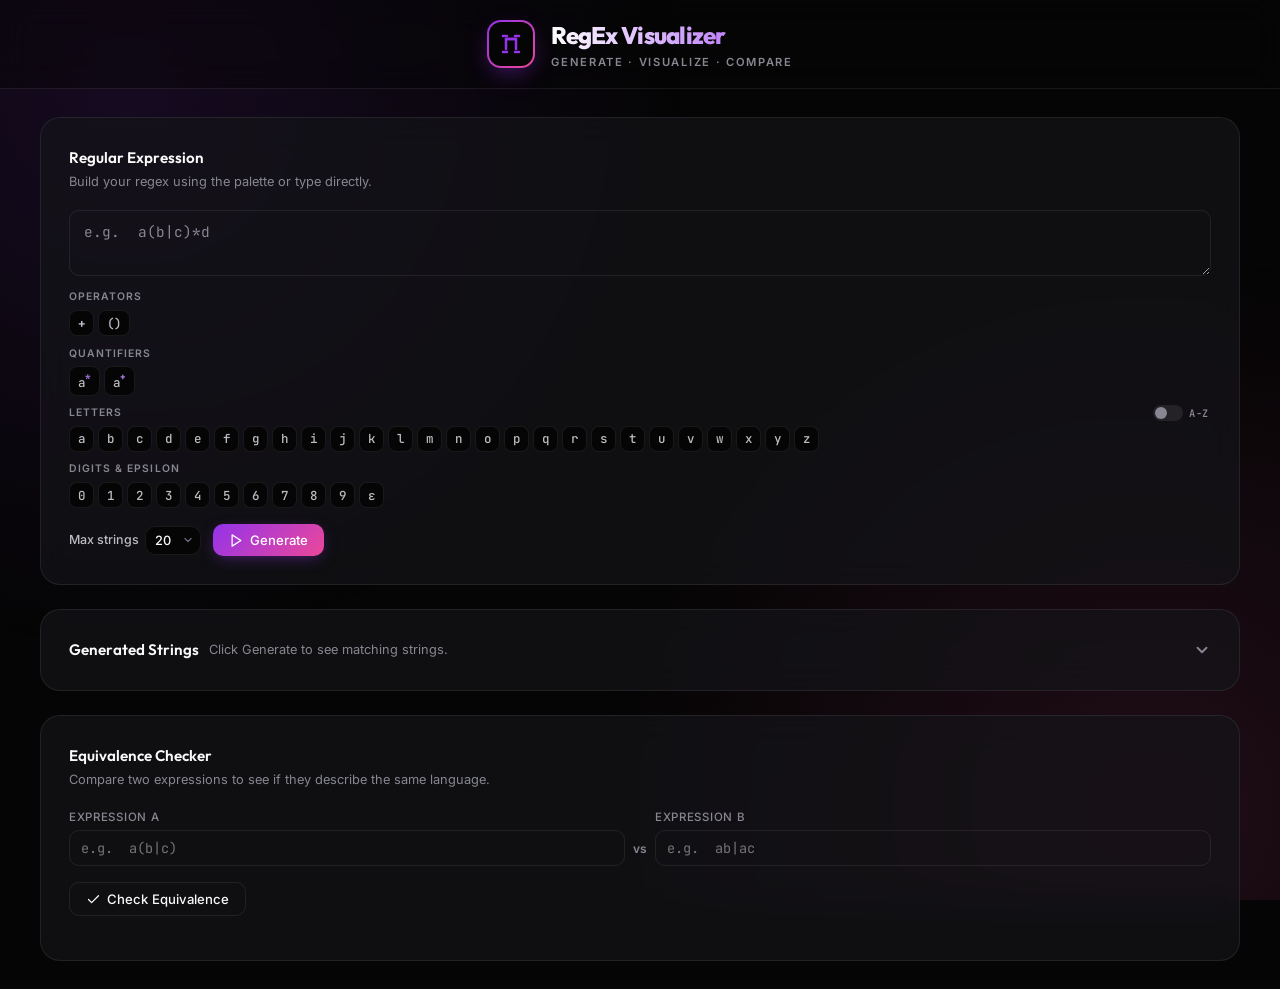
==== index.html @ 93b3a8d9 "first commit" ====
<!DOCTYPE html>
<html lang="en">
<head>
  <meta charset="UTF-8" />
  <meta name="viewport" content="width=device-width, initial-scale=1.0" />
  <title>RegEx Visualizer — Generate · Visualize · Compare</title>
  <meta name="description" content="An interactive tool to write regular expressions with a symbol palette, generate matching strings, and verify RE equivalence." />
  <link rel="preconnect" href="https://fonts.googleapis.com" />
  <link rel="preconnect" href="https://fonts.gstatic.com" crossorigin />
  <link href="https://fonts.googleapis.com/css2?family=Outfit:wght@400;500;600;700;800&family=Inter:wght@400;500;600;700&family=JetBrains+Mono:wght@400;500;600&display=swap" rel="stylesheet" />
  <link rel="stylesheet" href="styles.css?v=70" />
</head>
<body>
  <div class="bg-glow"></div>

  <!-- ───── Sticky Header ───── -->
  <header class="header">
    <div class="header__inner">
      <div class="header__brand">
        <div class="header__icon-wrap">
          <div class="header__icon-inner">
            <svg class="header__icon" viewBox="0 0 24 24" fill="none" stroke="currentColor" stroke-width="2.5" stroke-linecap="round" stroke-linejoin="round"><path d="M7 7h10v10"/><path d="M17 7H7v10"/><path d="M4 4h4"/><path d="M16 4h4"/><path d="M4 20h4"/><path d="M16 20h4"/></svg>
          </div>
        </div>
        <div>
          <h1 class="header__title">RegEx Visualizer</h1>
          <p class="header__sub">Generate · Visualize · Compare</p>
        </div>
      </div>
    </div>
  </header>

  <!-- ───── Main Single-Column Layout ───── -->
  <main class="main">
    <div class="grid">

        <!-- Regex Editor Card -->
        <div class="card" id="editor-card">
          <div class="card__head">
            <h2 class="card__title">Regular Expression</h2>
            <p class="card__desc">Build your regex using the palette or type directly.</p>
          </div>

          <div class="input-group">
            <label for="re-input" class="sr-only">Regular Expression</label>
            <textarea id="re-input" class="re-textarea" rows="2" spellcheck="false" placeholder="e.g.  a(b|c)*d"></textarea>
          </div>

          <!-- Palette -->
          <div class="palette" id="palette"></div>

          <!-- Controls -->
          <div class="controls-row">
            <div class="count-picker">
              <label for="string-count" class="count-label">Max strings</label>
              <select id="string-count" class="count-select">
                <option value="10">10</option>
                <option value="20" selected>20</option>
                <option value="30">30</option>
                <option value="50">50</option>
                <option value="80">80</option>
                <option value="100">100</option>
              </select>
            </div>
            <button id="btn-generate" class="btn btn--primary">
              <svg class="btn-icon" viewBox="0 0 24 24" fill="none" stroke="currentColor" stroke-width="2" stroke-linecap="round" stroke-linejoin="round"><polygon points="5 3 19 12 5 21 5 3"/></svg>
              Generate
            </button>
          </div>
        </div>

        <!-- Generated Strings (Collapsible) -->
        <details class="card collapsible-card" id="results-card">
          <summary class="collapsible-header">
            <h2 class="card__title">Generated Strings</h2>
            <span class="collapsible-meta" id="results-meta">Click Generate to see matching strings.</span>
            <svg class="collapsible-chevron" viewBox="0 0 24 24" fill="none" stroke="currentColor" stroke-width="2.5" stroke-linecap="round" stroke-linejoin="round"><polyline points="6 9 12 15 18 9"/></svg>
          </summary>
          <div class="collapsible-body">
            <div class="results-area" id="results-grid">
              <div class="empty-state">
                <svg class="empty-icon" viewBox="0 0 24 24" fill="none" stroke="currentColor" stroke-width="1.5" stroke-linecap="round" stroke-linejoin="round"><rect x="3" y="3" width="18" height="18" rx="2"/><line x1="9" y1="9" x2="15" y2="9"/><line x1="9" y1="13" x2="13" y2="13"/><line x1="9" y1="17" x2="11" y2="17"/></svg>
                <p class="empty-text">No strings generated yet</p>
                <p class="empty-sub">Enter a regular expression and press Generate</p>
              </div>
            </div>
          </div>
        </details>

        <!-- Equivalence Checker Card -->
        <div class="card" id="equiv-card">
          <div class="card__head">
            <h2 class="card__title">Equivalence Checker</h2>
            <p class="card__desc">Compare two expressions to see if they describe the same language.</p>
          </div>

          <div class="equiv-inputs">
            <div class="equiv-field">
              <label for="equiv-re1" class="field-label">Expression A</label>
              <div class="equiv-input-wrap">
                <input type="text" id="equiv-re1" class="field-input" placeholder="e.g.  a(b|c)" spellcheck="false" />
              </div>
            </div>
            <span class="equiv-vs">vs</span>
            <div class="equiv-field">
              <label for="equiv-re2" class="field-label">Expression B</label>
              <div class="equiv-input-wrap">
                <input type="text" id="equiv-re2" class="field-input" placeholder="e.g.  ab|ac" spellcheck="false" />
              </div>
            </div>
          </div>

          <button id="btn-equiv" class="btn btn--outline">
            <svg class="btn-icon" viewBox="0 0 24 24" fill="none" stroke="currentColor" stroke-width="2" stroke-linecap="round" stroke-linejoin="round"><polyline points="20 6 9 17 4 12"/></svg>
            Check Equivalence
          </button>

          <div class="equiv-result" id="equiv-result"></div>
        </div>

    </div>
  </main>

  <!-- ───── Scripts ───── -->
  <script src="js/palette.js?v=70"></script>
  <script src="js/generator.js?v=70"></script>
  <script src="js/equivalence.js?v=70"></script>
  <script src="js/dfa-diagram.js?v=70"></script>
  <script src="js/app.js?v=70"></script>
</body>
</html>
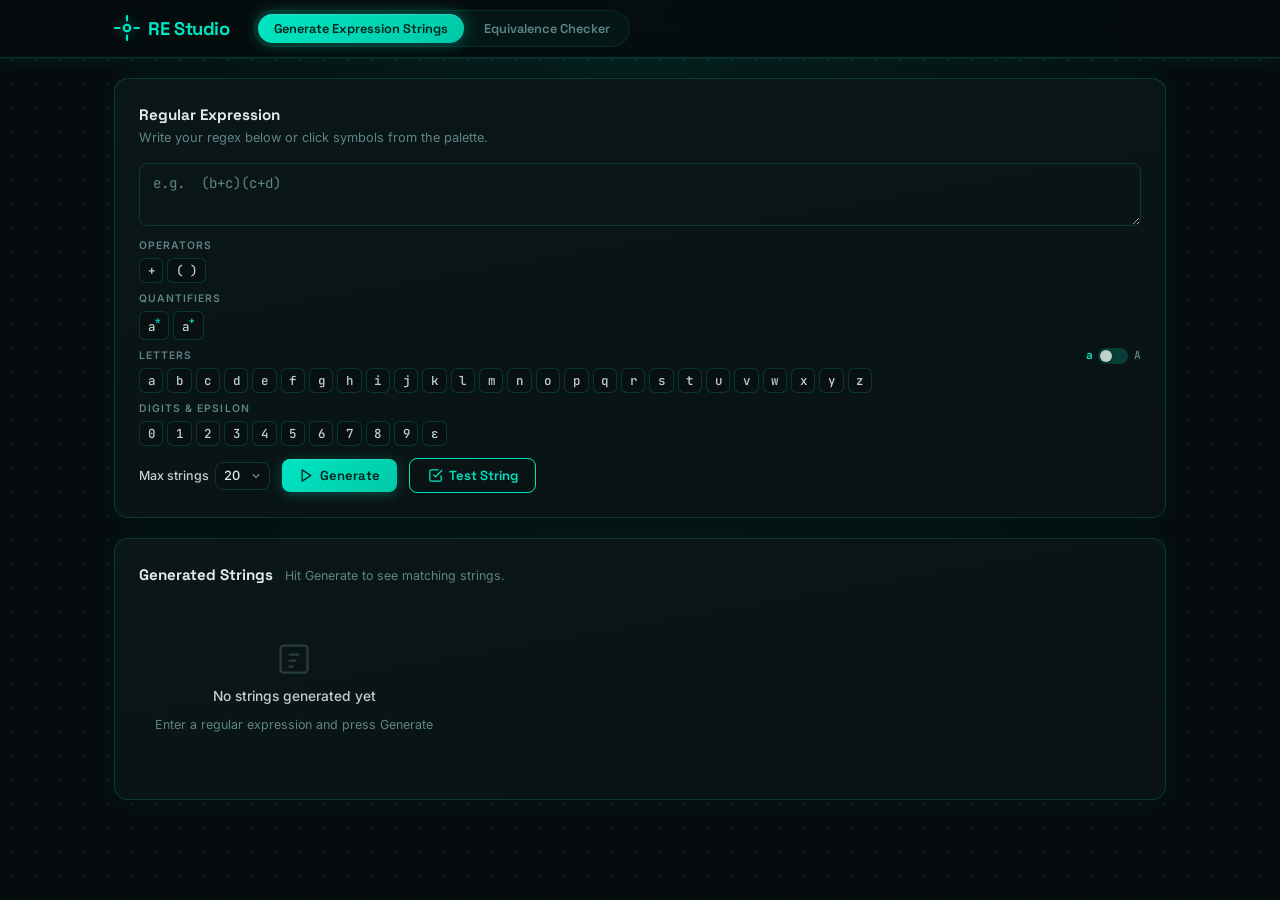
==== commit f5e715a4: "Update Test String button functionality and other enhancements" ====
--- a/index.html
+++ b/index.html
@@ -1,131 +1,194 @@
 <!DOCTYPE html>
 <html lang="en">
+
 <head>
   <meta charset="UTF-8" />
   <meta name="viewport" content="width=device-width, initial-scale=1.0" />
-  <title>RegEx Visualizer — Generate · Visualize · Compare</title>
-  <meta name="description" content="An interactive tool to write regular expressions with a symbol palette, generate matching strings, and verify RE equivalence." />
+  <title>RE Studio — Regular Expression Analysis Tool</title>
+  <meta name="description"
+    content="Build regular expressions, generate accepted strings, and verify equivalence between two REs using DFA minimization." />
   <link rel="preconnect" href="https://fonts.googleapis.com" />
   <link rel="preconnect" href="https://fonts.gstatic.com" crossorigin />
-  <link href="https://fonts.googleapis.com/css2?family=Outfit:wght@400;500;600;700;800&family=Inter:wght@400;500;600;700&family=JetBrains+Mono:wght@400;500;600&display=swap" rel="stylesheet" />
-  <link rel="stylesheet" href="styles.css?v=70" />
+  <link
+    href="https://fonts.googleapis.com/css2?family=IBM+Plex+Sans:wght@400;500;600;700&family=IBM+Plex+Mono:wght@400;500;600&display=swap"
+    rel="stylesheet" />
+  <link rel="stylesheet" href="styles.css?v=402" />
 </head>
+
 <body>
-  <div class="bg-glow"></div>
 
-  <!-- ───── Sticky Header ───── -->
-  <header class="header">
-    <div class="header__inner">
-      <div class="header__brand">
-        <div class="header__icon-wrap">
-          <div class="header__icon-inner">
-            <svg class="header__icon" viewBox="0 0 24 24" fill="none" stroke="currentColor" stroke-width="2.5" stroke-linecap="round" stroke-linejoin="round"><path d="M7 7h10v10"/><path d="M17 7H7v10"/><path d="M4 4h4"/><path d="M16 4h4"/><path d="M4 20h4"/><path d="M16 20h4"/></svg>
-          </div>
-        </div>
-        <div>
-          <h1 class="header__title">RegEx Visualizer</h1>
-          <p class="header__sub">Generate · Visualize · Compare</p>
-        </div>
+  <!-- ── Top Bar ── -->
+  <header class="topbar">
+    <div class="topbar__inner">
+      <div class="topbar__brand">
+        <svg class="topbar__logo" viewBox="0 0 24 24" fill="none" stroke="currentColor" stroke-width="2"
+          stroke-linecap="round" stroke-linejoin="round">
+          <circle cx="12" cy="12" r="3" />
+          <path d="M12 1v4" />
+          <path d="M12 19v4" />
+          <path d="M1 12h4" />
+          <path d="M19 12h4" />
+        </svg>
+        <span class="topbar__title">RE Studio</span>
       </div>
+      <!-- Tab Navigation -->
+      <nav class="tab-nav" id="tab-nav">
+        <button class="tab-nav__btn tab-nav__btn--active" data-tab="generator">Generate Expression Strings</button>
+        <button class="tab-nav__btn" data-tab="equivalence">Equivalence Checker</button>
+      </nav>
     </div>
   </header>
 
-  <!-- ───── Main Single-Column Layout ───── -->
-  <main class="main">
-    <div class="grid">
+  <main class="content">
 
-        <!-- Regex Editor Card -->
-        <div class="card" id="editor-card">
-          <div class="card__head">
-            <h2 class="card__title">Regular Expression</h2>
-            <p class="card__desc">Build your regex using the palette or type directly.</p>
+    <!-- ═══════ PAGE 1: Generate Strings ═══════ -->
+    <section class="page page--active" id="page-generator">
+
+      <!-- Expression Editor -->
+      <div class="box" id="editor-card">
+        <h2 class="box__title">Regular Expression</h2>
+        <p class="box__sub">Write your regex below or click symbols from the palette.</p>
+
+        <div class="input-group">
+          <label for="re-input" class="sr-only">Regular Expression</label>
+          <textarea id="re-input" class="re-textarea" rows="2" spellcheck="false" placeholder="e.g.  (b+c)(c+d)"
+            autocomplete="off"></textarea>
+        </div>
+
+        <!-- Palette -->
+        <div class="palette" id="palette"></div>
+
+        <!-- Controls -->
+        <div class="controls-row">
+          <div class="count-picker">
+            <label for="string-count" class="count-label">Max strings</label>
+            <select id="string-count" class="count-select">
+              <option value="10">10</option>
+              <option value="20" selected>20</option>
+              <option value="30">30</option>
+              <option value="50">50</option>
+              <option value="80">80</option>
+              <option value="100">100</option>
+            </select>
           </div>
+          <button id="btn-generate" class="btn btn--primary">
+            <svg class="btn-icon" viewBox="0 0 24 24" fill="none" stroke="currentColor" stroke-width="2"
+              stroke-linecap="round" stroke-linejoin="round">
+              <polygon points="5 3 19 12 5 21 5 3" />
+            </svg>
+            Generate
+          </button>
+          <button id="btn-test-string" class="btn btn--outline">
+            <svg class="btn-icon" viewBox="0 0 24 24" fill="none" stroke="currentColor" stroke-width="2"
+              stroke-linecap="round" stroke-linejoin="round">
+              <path d="M9 11l3 3L22 4" />
+              <path d="M21 12v7a2 2 0 01-2 2H5a2 2 0 01-2-2V5a2 2 0 012-2h11" />
+            </svg>
+            Test String
+          </button>
+        </div>
 
-          <div class="input-group">
-            <label for="re-input" class="sr-only">Regular Expression</label>
-            <textarea id="re-input" class="re-textarea" rows="2" spellcheck="false" placeholder="e.g.  a(b|c)*d"></textarea>
+        <!-- Inline Membership Test Panel (hidden until 'Test String' clicked) -->
+        <div class="membership-panel" id="membership-panel" style="display:none;">
+          <div class="membership-panel__header">
+            <span class="membership-panel__title">String Membership Test</span>
+            <button type="button" class="membership-panel__close" id="membership-close" title="Close">&times;</button>
           </div>
+          <div class="membership-row">
+            <div class="membership-input-wrap">
+              <label for="membership-input" class="sr-only">Test String</label>
+              <input type="text" id="membership-input" class="membership-input" placeholder="Type any string or ε for empty…"
+                spellcheck="false" autocomplete="off" />
+            </div>
+            <button type="button" id="btn-insert-epsilon" class="palette__btn" data-tip="Insert ε (empty string)" style="font-size:.88rem;padding:.35rem .55rem;">ε</button>
+            <button id="btn-check-membership" class="btn btn--primary btn--sm">
+              <svg class="btn-icon" viewBox="0 0 24 24" fill="none" stroke="currentColor" stroke-width="2"
+                stroke-linecap="round" stroke-linejoin="round">
+                <polyline points="20 6 9 17 4 12" />
+              </svg>
+              Check
+            </button>
+          </div>
+          <div id="membership-result"></div>
+        </div>
+      </div>
 
-          <!-- Palette -->
-          <div class="palette" id="palette"></div>
+      <!-- Generated Strings -->
+      <div class="box" id="results-card">
+        <div class="box__header-row">
+          <h2 class="box__title">Generated Strings</h2>
+          <span class="box__meta" id="results-meta">Hit Generate to see matching strings.</span>
+        </div>
+        <div class="results-area" id="results-grid">
+          <div class="empty-state">
+            <svg class="empty-icon" viewBox="0 0 24 24" fill="none" stroke="currentColor" stroke-width="1.5"
+              stroke-linecap="round" stroke-linejoin="round">
+              <rect x="3" y="3" width="18" height="18" rx="2" />
+              <line x1="9" y1="9" x2="15" y2="9" />
+              <line x1="9" y1="13" x2="13" y2="13" />
+              <line x1="9" y1="17" x2="11" y2="17" />
+            </svg>
+            <p class="empty-text">No strings generated yet</p>
+            <p class="empty-sub">Enter a regular expression and press Generate</p>
+          </div>
+        </div>
+      </div>
 
-          <!-- Controls -->
-          <div class="controls-row">
-            <div class="count-picker">
-              <label for="string-count" class="count-label">Max strings</label>
-              <select id="string-count" class="count-select">
-                <option value="10">10</option>
-                <option value="20" selected>20</option>
-                <option value="30">30</option>
-                <option value="50">50</option>
-                <option value="80">80</option>
-                <option value="100">100</option>
-              </select>
+
+
+    </section>
+
+    <!-- ═══════ PAGE 2: Equivalence Checker ═══════ -->
+    <section class="page" id="page-equivalence">
+
+      <!-- Enter Expressions -->
+      <div class="box" id="equiv-card">
+        <h2 class="box__title">Equivalence Checker</h2>
+        <p class="box__sub">Enter two regular expressions below. We'll build minimized DFAs and compare them.</p>
+
+        <div class="equiv-inputs">
+          <div class="equiv-field">
+            <label for="equiv-re1" class="field-label">Expression 1</label>
+            <div class="equiv-input-wrap">
+              <input type="text" id="equiv-re1" class="field-input" placeholder="e.g.  a(b+c)" spellcheck="false"
+                autocomplete="off" value="" />
             </div>
-            <button id="btn-generate" class="btn btn--primary">
-              <svg class="btn-icon" viewBox="0 0 24 24" fill="none" stroke="currentColor" stroke-width="2" stroke-linecap="round" stroke-linejoin="round"><polygon points="5 3 19 12 5 21 5 3"/></svg>
-              Generate
-            </button>
+          </div>
+          <span class="equiv-vs">vs</span>
+          <div class="equiv-field">
+            <label for="equiv-re2" class="field-label">Expression 2</label>
+            <div class="equiv-input-wrap">
+              <input type="text" id="equiv-re2" class="field-input" placeholder="e.g.  ab+ac" spellcheck="false"
+                autocomplete="off" value="" />
+            </div>
           </div>
         </div>
 
-        <!-- Generated Strings (Collapsible) -->
-        <details class="card collapsible-card" id="results-card">
-          <summary class="collapsible-header">
-            <h2 class="card__title">Generated Strings</h2>
-            <span class="collapsible-meta" id="results-meta">Click Generate to see matching strings.</span>
-            <svg class="collapsible-chevron" viewBox="0 0 24 24" fill="none" stroke="currentColor" stroke-width="2.5" stroke-linecap="round" stroke-linejoin="round"><polyline points="6 9 12 15 18 9"/></svg>
-          </summary>
-          <div class="collapsible-body">
-            <div class="results-area" id="results-grid">
-              <div class="empty-state">
-                <svg class="empty-icon" viewBox="0 0 24 24" fill="none" stroke="currentColor" stroke-width="1.5" stroke-linecap="round" stroke-linejoin="round"><rect x="3" y="3" width="18" height="18" rx="2"/><line x1="9" y1="9" x2="15" y2="9"/><line x1="9" y1="13" x2="13" y2="13"/><line x1="9" y1="17" x2="11" y2="17"/></svg>
-                <p class="empty-text">No strings generated yet</p>
-                <p class="empty-sub">Enter a regular expression and press Generate</p>
-              </div>
-            </div>
-          </div>
-        </details>
+        <!-- Palette (same as Generator) -->
+        <div class="palette" id="equiv-palette"></div>
 
-        <!-- Equivalence Checker Card -->
-        <div class="card" id="equiv-card">
-          <div class="card__head">
-            <h2 class="card__title">Equivalence Checker</h2>
-            <p class="card__desc">Compare two expressions to see if they describe the same language.</p>
-          </div>
+        <button id="btn-equiv" class="btn btn--primary" style="margin-top:.75rem">
+          <svg class="btn-icon" viewBox="0 0 24 24" fill="none" stroke="currentColor" stroke-width="2"
+            stroke-linecap="round" stroke-linejoin="round">
+            <polyline points="20 6 9 17 4 12" />
+          </svg>
+          Check Equivalence
+        </button>
+      </div>
 
-          <div class="equiv-inputs">
-            <div class="equiv-field">
-              <label for="equiv-re1" class="field-label">Expression A</label>
-              <div class="equiv-input-wrap">
-                <input type="text" id="equiv-re1" class="field-input" placeholder="e.g.  a(b|c)" spellcheck="false" />
-              </div>
-            </div>
-            <span class="equiv-vs">vs</span>
-            <div class="equiv-field">
-              <label for="equiv-re2" class="field-label">Expression B</label>
-              <div class="equiv-input-wrap">
-                <input type="text" id="equiv-re2" class="field-input" placeholder="e.g.  ab|ac" spellcheck="false" />
-              </div>
-            </div>
-          </div>
+      <!-- Result area: DFAs, tables, divergence all rendered here -->
+      <div id="equiv-result"></div>
 
-          <button id="btn-equiv" class="btn btn--outline">
-            <svg class="btn-icon" viewBox="0 0 24 24" fill="none" stroke="currentColor" stroke-width="2" stroke-linecap="round" stroke-linejoin="round"><polyline points="20 6 9 17 4 12"/></svg>
-            Check Equivalence
-          </button>
+    </section>
 
-          <div class="equiv-result" id="equiv-result"></div>
-        </div>
-
-    </div>
   </main>
 
-  <!-- ───── Scripts ───── -->
-  <script src="js/palette.js?v=70"></script>
-  <script src="js/generator.js?v=70"></script>
-  <script src="js/equivalence.js?v=70"></script>
-  <script src="js/dfa-diagram.js?v=70"></script>
-  <script src="js/app.js?v=70"></script>
+  <!-- Scripts -->
+  <script src="js/palette.js?v=402"></script>
+  <script src="js/generator.js?v=402"></script>
+  <script src="js/equivalence.js?v=402"></script>
+  <script src="js/dfa-diagram.js?v=402"></script>
+  <script src="js/app.js?v=402"></script>
 </body>
-</html>
+
+</html>
--- a/styles.css
+++ b/styles.css
@@ -0,0 +1,1040 @@
+/* ═══════════════════════════════════════════════════
+   RE Studio — Dark Cyber Theme (Stitch-inspired)
+   Space Grotesk / Inter / JetBrains Mono
+   ═══════════════════════════════════════════════════ */
+
+@import url('https://fonts.googleapis.com/css2?family=Space+Grotesk:wght@400;500;600;700&family=Inter:wght@300;400;500;600;700&family=JetBrains+Mono:wght@400;500;600&display=swap');
+
+:root {
+  --bg:            #060c0e;
+  --bg-card:       #0b1618;
+  --bg-inset:      #081012;
+  --bg-hover:      rgba(0, 229, 195, 0.08);
+
+  --border:        rgba(0, 229, 195, 0.18);
+  --border-focus:  #00e5c3;
+
+  --text:          #e2eaec;
+  --text-mid:      #c0d0cc;
+  --text-muted:    #5e8585;
+
+  --primary:       #00e5c3;
+  --primary-hover: #2dffd8;
+  --primary-fg:    #00201a;
+  --primary-light: rgba(0, 229, 195, 0.14);
+
+  --accent-green:  #00ff88;
+  --accent-green-dim: rgba(0, 255, 136, 0.12);
+
+  --success:       #00ff88;
+  --success-bg:    rgba(0, 255, 136, 0.1);
+  --success-border:rgba(0, 255, 136, 0.35);
+
+  --danger:        #ff5c5c;
+  --danger-bg:     rgba(255, 92, 92, 0.1);
+  --danger-border: rgba(255, 92, 92, 0.3);
+
+  --radius:        8px;
+  --radius-lg:     14px;
+
+  --shadow-sm:     0 1px 4px rgba(0,0,0,.4);
+  --shadow:        0 4px 16px rgba(0,0,0,.5);
+  --shadow-lg:     0 8px 32px rgba(0,0,0,.6);
+  --glow:          0 0 24px rgba(0,229,195,.08);
+  --glow-active:   0 0 40px rgba(0,229,195,.18);
+
+  --ease:          cubic-bezier(.22,1,.36,1);
+}
+
+/* ── Reset ────────────────────────────────── */
+*, *::before, *::after { box-sizing: border-box; margin: 0; padding: 0; }
+html { font-size: 16px; scroll-behavior: smooth; -webkit-font-smoothing: antialiased; }
+
+body {
+  font-family: 'Inter', -apple-system, system-ui, sans-serif;
+  background: var(--bg);
+  background-image:
+    radial-gradient(rgba(0,229,195,.1) 1px, transparent 1px),
+    radial-gradient(ellipse at 50% 0%, rgba(0,229,195,.06) 0%, transparent 60%);
+  background-size: 24px 24px, 100% 100%;
+  color: var(--text);
+  min-height: 100vh;
+  line-height: 1.6;
+}
+
+.sr-only {
+  position: absolute; width: 1px; height: 1px;
+  padding: 0; margin: -1px; overflow: hidden;
+  clip: rect(0,0,0,0); border: 0;
+}
+
+/* ── Top Bar ──────────────────────────────── */
+.topbar {
+  position: sticky; top: 0; z-index: 30;
+  background: rgba(6,12,14,.92);
+  backdrop-filter: blur(20px) saturate(1.4);
+  -webkit-backdrop-filter: blur(20px) saturate(1.4);
+  border-bottom: 1px solid rgba(0,229,195,.2);
+  box-shadow: 0 1px 20px rgba(0,229,195,.1), 0 0 1px rgba(0,229,195,.3);
+}
+.topbar__inner {
+  max-width: 1100px;
+  margin: 0 auto;
+  padding: .6rem 1.5rem;
+  display: flex; align-items: center; gap: 1.5rem;
+}
+.topbar__brand {
+  display: flex; align-items: center; gap: .5rem; flex-shrink: 0;
+}
+.topbar__logo {
+  width: 26px; height: 26px; color: var(--primary);
+  filter: drop-shadow(0 0 4px rgba(0,229,195,.4));
+}
+.topbar__title {
+  font-family: 'Space Grotesk', sans-serif;
+  font-weight: 700; font-size: 1.15rem;
+  letter-spacing: -.02em; color: var(--primary);
+}
+
+/* ── Tab Navigation ───────────────────────── */
+.tab-nav {
+  display: flex; gap: .25rem;
+  background: rgba(0,229,195,.05);
+  border: 1px solid rgba(0,229,195,.1);
+  border-radius: 999px;
+  padding: 3px;
+}
+.tab-nav__btn {
+  font-family: 'Space Grotesk', sans-serif;
+  font-size: .8rem; font-weight: 600;
+  padding: .4rem 1rem;
+  border: none; border-radius: 999px;
+  background: transparent;
+  color: var(--text-muted);
+  cursor: pointer;
+  transition: all .25s var(--ease);
+  white-space: nowrap;
+}
+.tab-nav__btn:hover {
+  color: var(--primary);
+  background: rgba(0,229,195,.06);
+}
+.tab-nav__btn--active {
+  background: linear-gradient(135deg, #00e5c3, #00c9a7);
+  color: var(--primary-fg);
+  box-shadow: 0 0 16px rgba(0,229,195,.4), inset 0 1px 0 rgba(255,255,255,.15);
+}
+
+/* ── Content Area ─────────────────────────── */
+.content {
+  max-width: 1100px;
+  margin: 0 auto;
+  padding: 1.25rem 1.5rem 3rem;
+}
+.page {
+  display: none;
+  flex-direction: column;
+  gap: 1.25rem;
+}
+.page--active {
+  display: flex;
+}
+
+/* ── Box (Card) ───────────────────────────── */
+.box {
+  background: linear-gradient(170deg, var(--bg-card) 0%, #091314 100%);
+  border: 1px solid var(--border);
+  border-radius: var(--radius-lg);
+  padding: 1.5rem;
+  box-shadow: var(--shadow-sm), var(--glow);
+  transition: border-color .3s, box-shadow .3s;
+}
+.box:hover {
+  border-color: rgba(0,229,195,.35);
+  box-shadow: var(--shadow), var(--glow-active);
+}
+.box__title {
+  font-family: 'Space Grotesk', sans-serif;
+  font-size: .95rem; font-weight: 700;
+  color: var(--text);
+  margin-bottom: .1rem;
+}
+.box__sub {
+  font-size: .8rem; color: var(--text-muted);
+  margin-bottom: 1rem; line-height: 1.4;
+}
+.box__header-row {
+  display: flex; align-items: baseline; gap: .75rem;
+  margin-bottom: .75rem;
+}
+.box__meta {
+  font-size: .78rem; color: var(--text-muted);
+}
+.box__meta code {
+  color: var(--primary);
+  font-family: 'JetBrains Mono', monospace;
+}
+
+/* ── Textarea ─────────────────────────────── */
+.input-group { margin-bottom: .75rem; position: relative; }
+.re-textarea {
+  display: block; width: 100%;
+  font-family: 'JetBrains Mono', monospace;
+  font-size: .88rem;
+  padding: .6rem .8rem;
+  border-radius: var(--radius);
+  border: 1.5px solid var(--border);
+  background: transparent !important;
+  color: transparent !important;
+  caret-color: var(--primary);
+  resize: vertical; outline: none;
+  transition: border-color .25s, box-shadow .25s;
+  line-height: 1.5;
+  position: relative; z-index: 2;
+}
+.re-textarea::placeholder { color: var(--text-muted) !important; }
+.re-textarea:focus {
+  border-color: var(--primary);
+  box-shadow: 0 0 0 3px rgba(0,229,195,.15), 0 0 15px rgba(0,229,195,.08);
+}
+
+/* Superscript overlay */
+.re-overlay {
+  position: absolute;
+  top: 0; left: 0; right: 0; bottom: 0;
+  font-family: 'JetBrains Mono', monospace;
+  font-size: .88rem; padding: .6rem .8rem;
+  line-height: 1.5; color: var(--text);
+  background: var(--bg-inset);
+  border-radius: var(--radius);
+  border: 1.5px solid transparent;
+  pointer-events: none;
+  white-space: pre-wrap; word-wrap: break-word;
+  overflow: hidden; z-index: 1;
+}
+.re-sup {
+  display: inline-block;
+  transform: scale(0.65) translateY(-25%);
+  transform-origin: left center;
+  color: var(--primary); font-weight: 700;
+}
+.palette__btn .re-sup {
+  transform: scale(0.9) translateY(-15%);
+}
+.re-or { font-weight: 700; color: var(--primary); }
+
+/* Equiv input overlay */
+.equiv-input-wrap { position: relative; width: 100%; }
+.field-input {
+  color: transparent !important;
+  background: transparent !important;
+  caret-color: var(--primary);
+  position: relative; z-index: 2;
+}
+.field-overlay {
+  position: absolute;
+  top: 0; left: 0; right: 0; bottom: 0;
+  font-family: 'JetBrains Mono', monospace;
+  font-size: .82rem; padding: .5rem .7rem;
+  color: var(--text); background: var(--bg-inset);
+  border-radius: var(--radius);
+  border: 1.5px solid transparent;
+  pointer-events: none;
+  white-space: pre; overflow: hidden; z-index: 1;
+}
+
+/* ── Controls Row ─────────────────────────── */
+.controls-row {
+  display: flex; align-items: center; gap: .75rem; margin-top: .75rem;
+}
+.count-picker {
+  display: flex; align-items: center; gap: .35rem;
+}
+.count-label {
+  font-size: .78rem; color: var(--text-mid); font-weight: 500;
+}
+.count-select {
+  font-family: inherit;
+  font-size: .8rem; font-weight: 500;
+  padding: .35rem .5rem; padding-right: 1.5rem;
+  border-radius: var(--radius);
+  border: 1.5px solid var(--border);
+  background: var(--bg-inset); color: var(--text);
+  cursor: pointer; outline: none;
+  -webkit-appearance: none; appearance: none;
+  background-image: url("data:image/svg+xml,%3Csvg xmlns='http://www.w3.org/2000/svg' width='12' height='12' viewBox='0 0 24 24' fill='none' stroke='%236a8080' stroke-width='2.5' stroke-linecap='round' stroke-linejoin='round'%3E%3Cpolyline points='6 9 12 15 18 9'/%3E%3C/svg%3E");
+  background-repeat: no-repeat; background-position: right .4rem center;
+  transition: border-color .25s;
+}
+.count-select:focus { border-color: var(--primary); }
+.count-select option { background: var(--bg-card); color: var(--text); }
+
+/* ── Buttons ──────────────────────────────── */
+.btn {
+  display: inline-flex; align-items: center; gap: .35rem;
+  font-family: 'Space Grotesk', sans-serif; font-weight: 600; font-size: .82rem;
+  padding: .5rem 1.1rem;
+  border: none; border-radius: var(--radius);
+  cursor: pointer; transition: all .2s var(--ease);
+  white-space: nowrap;
+}
+.btn:active { transform: scale(.97); }
+.btn-icon { width: 15px; height: 15px; flex-shrink: 0; }
+
+.btn--primary {
+  background: linear-gradient(135deg, #00e5c3, #00c9a7);
+  color: var(--primary-fg);
+  box-shadow: 0 2px 12px rgba(0,229,195,.3), inset 0 1px 0 rgba(255,255,255,.1);
+}
+.btn--primary:hover {
+  background: linear-gradient(135deg, #2dffd8, #00e5c3);
+  transform: translateY(-1px);
+  box-shadow: 0 4px 24px rgba(0,229,195,.45), inset 0 1px 0 rgba(255,255,255,.15);
+}
+
+/* ── Palette ──────────────────────────────── */
+.palette { display: flex; flex-direction: column; gap: .5rem; }
+.palette__group { display: flex; flex-direction: column; gap: .2rem; }
+.palette__label {
+  font-size: .65rem; text-transform: uppercase;
+  letter-spacing: .1em; color: var(--text-muted); font-weight: 600;
+}
+.palette__items { display: flex; flex-wrap: wrap; gap: .25rem; }
+.palette__btn {
+  font-family: 'JetBrains Mono', monospace;
+  font-size: .78rem; font-weight: 500;
+  padding: .2rem .48rem;
+  border-radius: calc(var(--radius) - 2px);
+  border: 1.5px solid var(--border);
+  background: var(--bg-inset); color: var(--text-mid);
+  cursor: pointer; position: relative;
+  transition: all .2s var(--ease);
+}
+.palette__btn:hover {
+  border-color: var(--primary); color: var(--primary);
+  background: rgba(0,229,195,.08);
+  box-shadow: 0 0 8px rgba(0,229,195,.12);
+}
+.palette__btn:active { transform: scale(.95); }
+
+/* tooltip */
+.palette__btn[data-tip]::after {
+  content: attr(data-tip);
+  position: absolute; bottom: calc(100% + 5px); left: 50%;
+  transform: translateX(-50%) scale(.9);
+  padding: .2rem .45rem; border-radius: 4px;
+  font-family: 'Inter', sans-serif;
+  font-size: .66rem; font-weight: 500;
+  background: var(--primary); color: var(--primary-fg);
+  white-space: nowrap; pointer-events: none; opacity: 0;
+  transition: opacity .15s, transform .15s; z-index: 10;
+}
+.palette__btn:hover::after {
+  opacity: 1; transform: translateX(-50%) scale(1);
+}
+
+/* ── Palette Header Row ───────────────────── */
+.palette__header-row {
+  display: flex; align-items: center;
+  justify-content: space-between; gap: .5rem;
+}
+
+/* ── Toggle Switch ────────────────────────── */
+.palette__toggle-wrap {
+  display: inline-flex; align-items: center; gap: .4rem;
+  cursor: pointer; user-select: none; position: relative;
+}
+.palette__toggle-input { position: absolute; opacity: 0; width: 0; height: 0; }
+.palette__toggle-slider {
+  width: 28px; height: 15px; border-radius: 999px;
+  background: rgba(0,229,195,.2); position: relative;
+  transition: background .2s; flex-shrink: 0;
+}
+.palette__toggle-slider::after {
+  content: ''; position: absolute; top: 2px; left: 2px;
+  width: 11px; height: 11px; border-radius: 50%;
+  background: var(--text-muted);
+  transition: transform .2s, background .2s;
+}
+.palette__toggle-input:checked + .palette__toggle-slider { background: var(--primary); }
+.palette__toggle-input:checked + .palette__toggle-slider::after {
+  transform: translateX(13px); background: var(--primary-fg);
+}
+.palette__toggle-label {
+  font-family: 'JetBrains Mono', monospace;
+  font-size: .65rem; font-weight: 600;
+  color: var(--text-muted); letter-spacing: .05em;
+  text-transform: uppercase; min-width: 22px;
+}
+
+/* ── Case Toggle Switch (a ↔ A) ────────── */
+.palette__case-switch {
+  display: inline-flex; align-items: center; gap: .35rem;
+}
+.palette__case-label {
+  font-family: 'JetBrains Mono', monospace;
+  font-size: .7rem; font-weight: 500;
+  color: var(--text-muted);
+  transition: color .2s, font-weight .2s;
+  user-select: none; line-height: 1;
+}
+.palette__case-label--active {
+  color: var(--primary); font-weight: 700;
+}
+.palette__case-track {
+  position: relative; width: 30px; height: 16px;
+  border-radius: 999px;
+  background: rgba(0,229,195,.2);
+  border: none; cursor: pointer; padding: 0;
+  transition: background .25s var(--ease); flex-shrink: 0;
+}
+.palette__case-track:hover { background: rgba(0,229,195,.3); }
+.palette__case-knob {
+  position: absolute; top: 2px; left: 2px;
+  width: 12px; height: 12px; border-radius: 50%;
+  background: var(--text-mid);
+  box-shadow: 0 1px 3px rgba(0,0,0,.3);
+  transition: transform .25s var(--ease);
+}
+.palette__case-track--on { background: var(--primary); }
+.palette__case-track--on .palette__case-knob {
+  transform: translateX(14px); background: var(--primary-fg);
+}
+
+/* ── Empty State ──────────────────────────── */
+.empty-state {
+  display: flex; flex-direction: column; align-items: center;
+  justify-content: center; gap: .5rem;
+  padding: 2.5rem 1rem; text-align: center;
+}
+.empty-icon { width: 36px; height: 36px; color: var(--text-muted); opacity: .35; }
+.empty-text { font-size: .86rem; font-weight: 500; color: var(--text-mid); }
+.empty-sub { font-size: .78rem; color: var(--text-muted); }
+
+/* ── Results Area ─────────────────────────── */
+.results-area {
+  display: flex; flex-wrap: wrap; gap: .3rem;
+  align-content: flex-start; min-height: 60px;
+}
+.result-chip {
+  font-family: 'JetBrains Mono', monospace;
+  font-size: .78rem; padding: .22rem .55rem;
+  border-radius: calc(var(--radius) - 2px);
+  background: rgba(0,229,195,.08);
+  border: 1px solid rgba(0,229,195,.25);
+  color: var(--primary);
+  animation: fadeUp .2s var(--ease) both;
+  transition: background .15s, border-color .15s;
+}
+.result-chip:hover {
+  background: rgba(0,229,195,.14);
+  border-color: rgba(0,229,195,.4);
+}
+.result-chip--empty { font-style: italic; color: var(--text-muted); }
+@keyframes fadeUp {
+  from { opacity: 0; transform: translateY(4px); }
+  to   { opacity: 1; transform: translateY(0); }
+}
+
+.result-error {
+  display: flex; align-items: center; gap: .4rem;
+  padding: .5rem .8rem; border-radius: var(--radius);
+  background: var(--danger-bg);
+  border: 1px solid var(--danger-border);
+  color: var(--danger); font-size: .82rem;
+  animation: fadeUp .2s var(--ease) both;
+}
+
+/* ── Equivalence Inputs ───────────────────── */
+.equiv-inputs {
+  display: flex; align-items: flex-end; gap: .5rem; margin-bottom: .75rem;
+}
+.equiv-field { flex: 1; min-width: 0; }
+.field-label {
+  display: block; font-size: .72rem; font-weight: 600;
+  color: var(--text-muted); margin-bottom: .25rem;
+  text-transform: uppercase; letter-spacing: .06em;
+  font-family: 'Space Grotesk', sans-serif;
+}
+.field-input {
+  display: block; width: 100%;
+  font-family: 'JetBrains Mono', monospace;
+  font-size: .82rem; padding: .5rem .7rem;
+  border-radius: var(--radius);
+  border: 1.5px solid var(--border);
+  background: var(--bg-inset); color: var(--text);
+  outline: none; transition: border-color .25s, box-shadow .25s;
+}
+.field-input:focus {
+  border-color: var(--primary);
+  box-shadow: 0 0 0 3px rgba(0,229,195,.15), 0 0 12px rgba(0,229,195,.08);
+}
+.equiv-vs {
+  font-family: 'Space Grotesk', sans-serif;
+  font-weight: 700; font-size: .78rem; color: var(--text-muted);
+  padding-bottom: .55rem; flex-shrink: 0;
+}
+
+/* ── Equiv Badge ──────────────────────────── */
+.equiv-badge {
+  display: inline-flex; align-items: center; gap: .4rem;
+  padding: .45rem .9rem; border-radius: var(--radius);
+  font-weight: 600; font-size: .82rem;
+  animation: fadeUp .2s var(--ease) both;
+}
+.equiv-badge--yes {
+  background: var(--success-bg);
+  border: 1px solid var(--success-border);
+  color: var(--success);
+}
+.equiv-badge--no {
+  background: var(--danger-bg);
+  border: 1px solid var(--danger-border);
+  color: var(--danger);
+}
+
+/* ── Counter-example ──────────────────────── */
+.counter-callout {
+  margin-top: .75rem; padding: .7rem 1rem;
+  border-radius: var(--radius);
+  background: var(--danger-bg);
+  border: 1px solid var(--danger-border);
+  display: flex; flex-direction: column; gap: .15rem;
+  animation: fadeUp .25s var(--ease) both;
+}
+.counter-callout__label {
+  font-size: .72rem; font-weight: 600;
+  color: var(--danger); text-transform: uppercase; letter-spacing: .06em;
+}
+.counter-callout__value {
+  font-family: 'JetBrains Mono', monospace;
+  font-size: 1rem; font-weight: 700;
+  color: var(--text); background: rgba(255,107,107,.12);
+  padding: .2rem .5rem; border-radius: 4px;
+  display: inline-block; width: fit-content;
+}
+.counter-callout__desc { font-size: .74rem; color: var(--text-mid); }
+.counter-callout__desc code {
+  color: var(--primary);
+  font-family: 'JetBrains Mono', monospace;
+}
+.equiv-counter {
+  display: block; margin-top: .4rem;
+  font-size: .78rem; color: var(--text-mid); line-height: 1.45;
+}
+.equiv-counter code {
+  font-family: 'JetBrains Mono', monospace;
+  background: var(--danger-bg);
+  padding: .1rem .3rem; border-radius: 3px;
+  color: var(--danger);
+}
+
+/* ── Matching strings heading ─────────────── */
+.equiv-strings-wrapper { margin-top: 1rem; animation: fadeUp .3s var(--ease) both; }
+.equiv-strings-heading {
+  font-size: .78rem; font-weight: 600; color: var(--text-mid);
+  margin-bottom: .5rem; display: flex; align-items: center; gap: .4rem;
+}
+.equiv-strings-heading::before {
+  content: ''; width: 8px; height: 8px; border-radius: 50%;
+  background: var(--success);
+  box-shadow: 0 0 6px rgba(0,229,195,.4);
+}
+
+/* ══════════════════════════════════════
+   Trace Animation
+   ══════════════════════════════════════ */
+.trace-wrapper { margin-top: 1rem; animation: fadeUp .3s var(--ease) both; }
+.trace-heading {
+  font-size: .78rem; font-weight: 600; color: var(--text-mid);
+  margin-bottom: .6rem; display: flex; align-items: center; gap: .4rem;
+  transition: color .3s;
+}
+.trace-heading::before {
+  content: ''; width: 8px; height: 8px; border-radius: 50%;
+  background: var(--primary);
+  box-shadow: 0 0 6px rgba(0,229,195,.4);
+  animation: pulse 1s var(--ease) infinite;
+}
+.trace-heading--done { color: var(--danger); }
+.trace-heading--done::before { background: var(--danger); box-shadow: 0 0 6px rgba(255,107,107,.4); animation: none; }
+
+.trace-table {
+  display: table; width: 100%;
+  border-collapse: separate; border-spacing: 0;
+  border: 1px solid var(--border);
+  border-radius: var(--radius); overflow: hidden;
+}
+.trace-row { display: table-row; animation: traceRowIn .35s var(--ease) both; }
+.trace-row--header { background: rgba(0,229,195,.05); animation: none; }
+.trace-row--header .trace-cell {
+  font-size: .68rem; font-weight: 600; color: var(--text-muted);
+  text-transform: uppercase; letter-spacing: .06em;
+}
+.trace-row--header .trace-cell--re {
+  text-transform: none; letter-spacing: normal; white-space: nowrap;
+}
+.trace-row--header .trace-cell--re code {
+  color: var(--primary);
+  font-family: 'JetBrains Mono', monospace;
+}
+.trace-row--ok { background: var(--bg-card); }
+.trace-row--mismatch {
+  background: var(--danger-bg);
+  animation: traceRowIn .35s var(--ease) both, traceShake .5s var(--ease) both;
+  animation-delay: var(--row-delay, 0s), calc(var(--row-delay, 0s) + .35s);
+}
+.trace-cell {
+  display: table-cell; vertical-align: middle;
+  padding: .4rem .55rem; font-size: .78rem;
+  border-right: 1px solid var(--border);
+  border-bottom: 1px solid var(--border);
+  color: var(--text);
+}
+.trace-cell:last-child { border-right: none; }
+.trace-row:last-child .trace-cell { border-bottom: none; }
+.trace-cell--len {
+  font-family: 'JetBrains Mono', monospace;
+  font-weight: 600; color: var(--text-mid); text-align: center;
+}
+.trace-cell--str { min-width: 0; }
+.trace-cell--str code {
+  font-family: 'JetBrains Mono', monospace;
+  font-size: .78rem; background: rgba(0,229,195,.06);
+  padding: .1rem .35rem; border-radius: 3px;
+  white-space: nowrap; overflow: hidden; text-overflow: ellipsis;
+  display: inline-block; max-width: 200px;
+  color: var(--primary);
+}
+.trace-cell--re { text-align: center; }
+.trace-cell--status { text-align: center; }
+.trace-icon { font-weight: 700; font-size: .78rem; }
+.trace-icon--yes { color: var(--success); }
+.trace-icon--no { color: var(--danger); }
+
+@keyframes traceRowIn {
+  from { opacity: 0; transform: translateY(8px); }
+  to   { opacity: 1; transform: translateY(0); }
+}
+@keyframes traceShake {
+  0%, 100% { transform: translateX(0); }
+  15% { transform: translateX(-4px); }
+  30% { transform: translateX(4px); }
+  45% { transform: translateX(-3px); }
+  60% { transform: translateX(3px); }
+  75% { transform: translateX(-1px); }
+  90% { transform: translateX(1px); }
+}
+@keyframes pulse {
+  0%, 100% { opacity: 1; transform: scale(1); }
+  50% { opacity: .4; transform: scale(.8); }
+}
+
+/* ── DFA Section ──────────────────────────── */
+.dfa-section { margin-top: 1.25rem; animation: fadeUp .3s var(--ease) both; }
+.dfa-section-heading {
+  font-family: 'Space Grotesk', sans-serif;
+  font-size: .85rem; font-weight: 700; color: var(--text);
+  margin-bottom: .75rem; padding-bottom: .4rem;
+  border-bottom: 1px solid var(--border);
+  letter-spacing: .03em; text-transform: uppercase;
+}
+.dfa-grid {
+  display: grid;
+  grid-template-columns: 1fr 1fr;
+  gap: 1rem;
+}
+.dfa-card {
+  background: linear-gradient(170deg, var(--bg-card) 0%, #081012 100%);
+  border: 1px solid rgba(0,229,195,.22);
+  border-radius: var(--radius-lg);
+  padding: .75rem; overflow-x: auto;
+  box-shadow: 0 2px 12px rgba(0,0,0,.3), var(--glow);
+}
+.dfa-card-title {
+  font-size: .9rem; font-weight: 600; color: var(--primary);
+  margin-bottom: .5rem;
+  font-family: 'JetBrains Mono', monospace;
+  white-space: nowrap; overflow: hidden; text-overflow: ellipsis;
+  -webkit-font-smoothing: antialiased;
+  -moz-osx-font-smoothing: grayscale;
+}
+.dfa-card-title code {
+  color: var(--primary);
+  font-size: .9rem;
+  font-weight: 700;
+  font-family: 'JetBrains Mono', monospace;
+  -webkit-font-smoothing: antialiased;
+}
+.dfa-table {
+  width: 100%; border-collapse: collapse;
+  font-family: 'JetBrains Mono', monospace; font-size: .72rem;
+}
+.dfa-table th, .dfa-table td {
+  padding: .3rem .45rem; text-align: center;
+  border: 1px solid var(--border);
+}
+.dfa-table th {
+  background: rgba(0,229,195,.05); color: var(--text-mid);
+  font-weight: 600; font-size: .68rem; letter-spacing: .04em;
+}
+.dfa-table th:first-child { text-transform: uppercase; }
+.dfa-table td { color: var(--text); }
+.dfa-cell-state {
+  font-weight: 600; text-align: left !important;
+  white-space: nowrap; color: var(--primary);
+}
+.state-circle {
+  display: inline-flex; align-items: center; justify-content: center;
+  width: 1.8em; height: 1.8em; border-radius: 50%;
+  border: 3px double var(--accent-green);
+  box-sizing: border-box; margin-left: 2px;
+  box-shadow: 0 0 6px rgba(0,255,136,.3);
+  color: var(--accent-green);
+}
+.dfa-row--accept { background: rgba(0,255,136,.06); }
+.dfa-row--dead { background: rgba(255,92,92,.06); }
+.dfa-row--dead .dfa-cell-state { color: var(--danger); }
+.dfa-cell-accept { color: var(--accent-green); font-weight: 700; }
+.dfa-cell-reject { color: var(--text-muted); opacity: .5; }
+.dfa-stats {
+  margin-top: .4rem; font-size: .66rem;
+  color: var(--text-muted); text-align: right;
+}
+.dfa-diagram-container {
+  margin-bottom: .6rem;
+  background: linear-gradient(180deg, #060c0e 0%, #081012 100%);
+  border-radius: 10px;
+  border: 1px solid rgba(0,229,195,.15);
+  overflow: hidden;
+  min-height: 250px;
+  max-height: 700px;
+  position: relative;
+  cursor: grab;
+}
+.dfa-diagram-container:active { cursor: grabbing; }
+.dfa-pan-layer {
+  transform-origin: 0 0;
+  will-change: transform;
+}
+.dfa-svg { display: block; }
+
+/* ── DFA SVG Dark Theme Overrides ─────────── */
+
+/* — Normal state nodes: dark teal fill, teal border — */
+.dfa-svg circle[fill="#ffffff"] {
+  fill: #0c1a1c;
+  stroke-width: 2.5;
+}
+.dfa-svg circle[stroke="#2d8a4e"] {
+  stroke: #00e5c3;
+  stroke-width: 2.5;
+}
+
+/* — Accept/Final state: BRIGHT GREEN — stands out clearly — */
+.dfa-svg circle[fill="#d1f5dc"] {
+  fill: #062e1a;
+  stroke-width: 2.8;
+}
+.dfa-svg circle[stroke="#1a7a36"] {
+  stroke: #00ff88;
+  stroke-width: 2.8;
+  filter: drop-shadow(0 0 6px rgba(0,255,136,.45));
+}
+
+/* — Dead state: bright red on dark — */
+.dfa-svg circle[fill="#fdecea"] {
+  fill: #1f0a0a;
+  stroke-width: 2.5;
+}
+.dfa-svg circle[stroke="#c0392b"] {
+  stroke: #ff5c5c;
+  stroke-width: 2.5;
+}
+
+/* — Node label text — */
+.dfa-svg text[fill="#1b2e1b"] { fill: #e2eaec; }    /* normal nodes: light text */
+.dfa-svg text[fill="#2d8a4e"] { fill: #00e5c3; }    /* edge labels: teal */
+.dfa-svg text[fill="#1a7a36"] { fill: #00ff88; }    /* accept node labels: green */
+.dfa-svg text[fill="#c0392b"] { fill: #ff5c5c; }    /* dead labels: red */
+.dfa-svg text[stroke="#e8efe8"] { stroke: #060c0e; stroke-width: 5; }  /* text halo for dark bg */
+.dfa-svg text { font-family: 'JetBrains Mono', monospace; }
+
+/* — Thicker arrows for visibility — */
+.dfa-svg path {
+  stroke-width: 2.8;
+}
+
+/* — Arrow marker colors — */
+.dfa-svg marker path[fill="#2d8a4e"] { fill: #00e5c3; }
+.dfa-svg marker path[fill="#c0392b"] { fill: #ff5c5c; }
+
+/* Zoom controls overlay */
+.dfa-zoom-controls {
+  position: absolute;
+  bottom: .5rem; right: .5rem;
+  display: flex; gap: 3px; z-index: 5;
+}
+.dfa-zoom-btn {
+  width: 28px; height: 28px;
+  border: 1px solid var(--border);
+  border-radius: calc(var(--radius) - 2px);
+  background: var(--bg-card);
+  color: var(--text-mid);
+  font-size: .85rem; font-weight: 700;
+  cursor: pointer;
+  display: flex; align-items: center; justify-content: center;
+  transition: background .15s, color .15s;
+  box-shadow: var(--shadow-sm);
+  padding: 0; line-height: 1;
+}
+.dfa-zoom-btn:hover {
+  background: rgba(0,229,195,.12);
+  color: var(--primary);
+}
+.dfa-zoom-btn:active { transform: scale(.93); }
+
+/* ── DFA Fullscreen Toggle ────────────────── */
+.dfa-fullscreen-btn {
+  position: absolute;
+  top: .5rem; right: .5rem;
+  width: 32px; height: 32px;
+  border: 1px solid var(--border);
+  border-radius: calc(var(--radius) - 2px);
+  background: var(--bg-card);
+  color: var(--text-mid);
+  cursor: pointer;
+  display: flex; align-items: center; justify-content: center;
+  transition: background .15s, color .15s, transform .15s;
+  box-shadow: var(--shadow-sm);
+  z-index: 6; padding: 0;
+}
+.dfa-fullscreen-btn:hover {
+  background: rgba(0,229,195,.12);
+  color: var(--primary);
+}
+.dfa-fullscreen-btn:active { transform: scale(.93); }
+
+.dfa-card {
+  position: relative;
+  transition: all .3s var(--ease);
+}
+
+/* ── Browser Fullscreen API styles ────────── */
+.dfa-card:fullscreen,
+.dfa-card:-webkit-full-screen {
+  width: 100vw; height: 100vh;
+  border-radius: 0; margin: 0; padding: 1rem;
+  max-width: none; overflow: hidden;
+  background: var(--bg-card);
+  display: flex; flex-direction: column;
+}
+.dfa-card:fullscreen .dfa-card-title,
+.dfa-card:-webkit-full-screen .dfa-card-title {
+  flex-shrink: 0; margin-bottom: .75rem; font-size: .85rem;
+}
+.dfa-card:fullscreen .dfa-diagram-container,
+.dfa-card:-webkit-full-screen .dfa-diagram-container {
+  flex: 1; min-height: 0; max-height: none; height: 100%;
+}
+.dfa-card:fullscreen .dfa-fullscreen-btn,
+.dfa-card:-webkit-full-screen .dfa-fullscreen-btn {
+  position: fixed; top: 1rem; right: 1rem; z-index: 9999;
+  width: 36px; height: 36px;
+  background: var(--bg-card);
+  border: 1px solid var(--border);
+  box-shadow: var(--shadow);
+}
+.dfa-card:fullscreen::backdrop { background: var(--bg); }
+
+/* CSS fallback for JS-controlled fullscreen state */
+.dfa-card--fullscreen {
+  position: fixed !important;
+  top: 0; left: 0;
+  width: 100vw; height: 100vh;
+  z-index: 9999; border-radius: 0; margin: 0; padding: 1rem;
+  max-width: none; overflow: hidden;
+  background: var(--bg-card);
+  display: flex; flex-direction: column;
+}
+.dfa-card--fullscreen .dfa-card-title {
+  flex-shrink: 0; margin-bottom: .75rem; font-size: .85rem;
+}
+.dfa-card--fullscreen .dfa-diagram-container {
+  flex: 1; min-height: 0; max-height: none; height: 100%;
+}
+.dfa-card--fullscreen .dfa-fullscreen-btn {
+  position: fixed; top: 1rem; right: 1rem; z-index: 10000;
+  width: 36px; height: 36px;
+  background: var(--bg-card);
+  border: 1px solid var(--border);
+  box-shadow: var(--shadow);
+}
+body.has-fullscreen-dfa { overflow: hidden; }
+
+/* ── Buttons: outline & small variants ─────── */
+.btn--outline {
+  background: transparent;
+  color: var(--primary);
+  border: 1.5px solid var(--primary);
+  box-shadow: none;
+}
+.btn--outline:hover {
+  background: rgba(0,229,195,.1);
+  transform: translateY(-1px);
+  box-shadow: 0 0 12px rgba(0,229,195,.15);
+}
+.btn--sm {
+  padding: .4rem .8rem;
+  font-size: .78rem;
+}
+
+/* ── Membership Panel (inline in editor card) ── */
+.membership-panel {
+  margin-top: 1rem;
+  padding: .75rem .85rem;
+  background: rgba(0,229,195,.03);
+  border: 1px solid var(--border);
+  border-radius: var(--radius);
+  animation: fadeUp .2s var(--ease) both;
+}
+.membership-panel__header {
+  display: flex; align-items: center;
+  justify-content: space-between; margin-bottom: .5rem;
+}
+.membership-panel__title {
+  font-family: 'Space Grotesk', sans-serif;
+  font-size: .78rem; font-weight: 700;
+  color: var(--text);
+  text-transform: uppercase; letter-spacing: .04em;
+}
+.membership-panel__close {
+  background: none; border: none;
+  font-size: 1.2rem; color: var(--text-muted);
+  cursor: pointer; line-height: 1; padding: 0 .2rem;
+  transition: color .15s;
+}
+.membership-panel__close:hover { color: var(--danger); }
+
+/* ── Membership Testing ───────────────────── */
+.membership-row {
+  display: flex; align-items: center; gap: .6rem;
+  margin-bottom: .4rem;
+}
+.membership-input-wrap { flex: 1; min-width: 0; }
+.membership-input {
+  display: block; width: 100%;
+  font-family: 'JetBrains Mono', monospace;
+  font-size: .82rem; padding: .5rem .7rem;
+  border-radius: var(--radius);
+  border: 1.5px solid var(--border);
+  background: var(--bg-inset); color: var(--text);
+  outline: none;
+  transition: border-color .25s, box-shadow .25s;
+}
+.membership-input:focus {
+  border-color: var(--primary);
+  box-shadow: 0 0 0 3px rgba(0,229,195,.15), 0 0 12px rgba(0,229,195,.08);
+}
+.membership-input::placeholder { color: var(--text-muted); }
+.membership-badge {
+  display: inline-flex; align-items: center; gap: .45rem;
+  padding: .45rem .9rem; border-radius: var(--radius);
+  font-weight: 600; font-size: .82rem;
+  animation: fadeUp .25s var(--ease) both;
+}
+.membership-badge code {
+  font-family: 'JetBrains Mono', monospace;
+  font-size: .82rem;
+  background: rgba(255,255,255,.05);
+  padding: .1rem .35rem; border-radius: 3px;
+}
+.membership-badge--accepted {
+  background: var(--success-bg);
+  border: 1px solid var(--success-border);
+  color: var(--success);
+}
+.membership-badge--rejected {
+  background: var(--danger-bg);
+  border: 1px solid var(--danger-border);
+  color: var(--danger);
+}
+
+/* ── Suggestion Popover ──────────────────── */
+.re-suggestion-popover {
+  position: absolute;
+  top: calc(100% + 8px); left: 0; z-index: 50;
+  min-width: 220px; max-width: 340px;
+  background: #151d1f;
+  color: var(--text);
+  border: 1px solid var(--border);
+  border-radius: var(--radius);
+  box-shadow: 0 8px 24px rgba(0,0,0,.4), 0 0 20px rgba(0,229,195,.06);
+  padding: 0;
+  animation: popoverIn .15s var(--ease) both;
+  overflow: hidden;
+}
+.re-suggestion-popover::before {
+  content: '';
+  position: absolute; top: -6px; left: 18px;
+  width: 12px; height: 12px;
+  background: #151d1f;
+  border-left: 1px solid var(--border);
+  border-top: 1px solid var(--border);
+  transform: rotate(45deg);
+  border-radius: 2px;
+}
+@keyframes popoverIn {
+  from { opacity: 0; transform: translateY(-4px); }
+  to   { opacity: 1; transform: translateY(0); }
+}
+.re-suggestion-popover__header {
+  display: flex; align-items: center;
+  justify-content: space-between;
+  padding: .55rem .75rem .35rem;
+  border-bottom: 1px solid var(--border);
+}
+.re-suggestion-popover__title {
+  font-size: .7rem; font-weight: 600;
+  text-transform: uppercase; letter-spacing: .08em;
+  color: var(--text-muted);
+}
+.re-suggestion-popover__close {
+  background: none; border: none;
+  color: var(--text-muted); font-size: 1.1rem;
+  cursor: pointer; padding: 0; line-height: 1;
+  width: 22px; height: 22px;
+  display: flex; align-items: center; justify-content: center;
+  border-radius: 4px;
+  transition: background .12s, color .12s;
+}
+.re-suggestion-popover__close:hover {
+  background: rgba(0,229,195,.1);
+  color: var(--primary);
+}
+.re-suggestion-popover__list {
+  list-style: none; margin: 0; padding: .3rem 0 .4rem;
+}
+.re-suggestion-popover__item {
+  font-family: 'JetBrains Mono', monospace;
+  font-size: .82rem; font-weight: 500;
+  padding: .4rem .75rem; cursor: pointer;
+  color: var(--text-mid);
+  transition: background .12s, color .12s;
+  white-space: nowrap;
+}
+.re-suggestion-popover__item:hover {
+  background: rgba(0,229,195,.08);
+  color: var(--primary);
+}
+
+/* ── Responsive ───────────────────────────── */
+@media (max-width: 768px) {
+  .topbar__inner { flex-direction: column; align-items: flex-start; gap: .5rem; }
+  .equiv-inputs { flex-direction: column; }
+  .equiv-vs { display: none; }
+  .dfa-grid { grid-template-columns: 1fr; }
+  .trace-wrapper { overflow-x: auto; }
+  .membership-row { flex-direction: column; align-items: stretch; }
+  .controls-row { flex-wrap: wrap; }
+}
